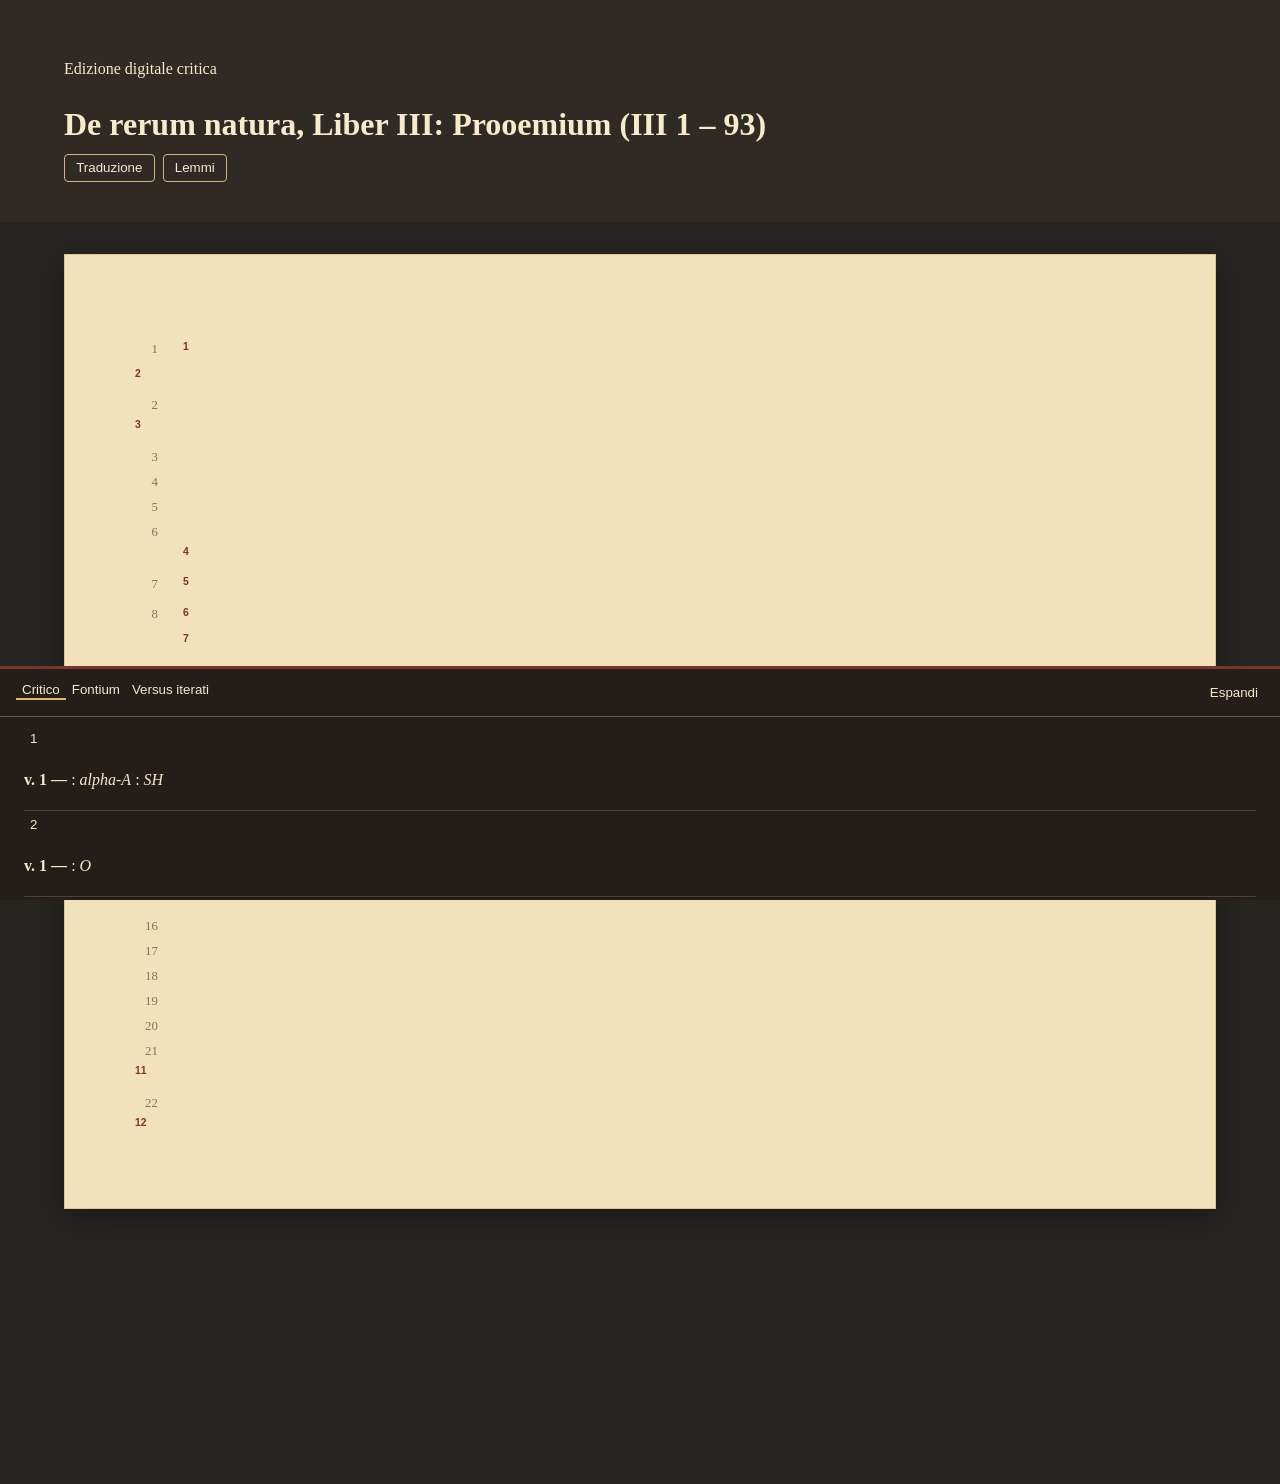
==== index.html @ 8febb959 "Add files via upload" ====
<!DOCTYPE HTML>
<html lang="it">
   <head>
      <meta http-equiv="Content-Type" content="text/html; charset=UTF-8">
      <meta name="viewport" content="width=device-width, initial-scale=1">
      <title>De rerum natura, Liber III: Prooemium (III 1 – 93)</title>
      <link rel="stylesheet" href="edition.css"><script src="edition.js" defer></script></head>
   <body>
      <header class="masthead">
         <p class="eyebrow">Edizione digitale critica</p>
         <h1>De rerum natura, Liber III: Prooemium (III 1 – 93)</h1>
         <div class="tools"><button type="button" data-action="translation" aria-pressed="false">Traduzione</button><button type="button" data-action="lemmas" aria-pressed="false">Lemmi</button></div>
      </header>
      <main>
         <div class="reading-desk">
            <article class="parchment latin">
               <h2></h2>
               <h2></h2>
               <h2></h2>
               <h2></h2>
               <div class="verse-block">
                  <p class="verse" id="III1"><span class="line-number">1</span><span class="app-reading" id="reading-1" data-app="app-1"><span class="word" data-lemma="o"></span><button class="app-marker" type="button" data-app="app-1" aria-label="Apri apparato 1">1</button></span><span class="word" data-lemma="tenebra"></span><span class="word" data-lemma="tantus"></span><span class="word" data-lemma="tam"></span><span class="word" data-lemma="clarus"></span><span class="word" data-lemma="extollo"></span><span id="f1_lumen" class="anchor"></span><span class="app-reading" id="reading-2" data-app="app-2"><span class="word" data-lemma="lumen"></span><button class="app-marker" type="button" data-app="app-2" aria-label="Apri apparato 2">2</button></span></p>
                  <p class="verse" id="III2"><span class="line-number">2</span><span class="word" data-lemma="qui"></span><span class="word" data-lemma="primus"></span><span class="word" data-lemma="possum"></span><span class="word" data-lemma="illustro"></span><span class="word" data-lemma="commodum"></span><span class="app-reading" id="reading-3" data-app="app-3"><span class="word" data-lemma="vita"></span><button class="app-marker" type="button" data-app="app-3" aria-label="Apri apparato 3">3</button></span></p>
                  <p class="verse" id="III3"><span class="line-number">3</span><span class="word" data-lemma="tu"></span><span class="word" data-lemma="sequor"></span><span class="word" data-lemma="o"></span><span class="word" data-lemma="Graius"></span><span class="word" data-lemma="gens"></span><span class="word" data-lemma="decus"></span><span class="word" data-lemma="in"></span><span class="word" data-lemma="que"></span><span class="word" data-lemma="tuus"></span><span class="word" data-lemma="nunc"></span></p>
                  <p class="verse" id="III4"><span class="line-number">4</span><span class="word" data-lemma="fingo"></span><span class="word" data-lemma="pes"></span><span class="word" data-lemma="pono"></span><span class="word" data-lemma="premo"></span><span class="word" data-lemma="vestigium"></span><span class="word" data-lemma="signum"></span></p>
                  <p class="verse" id="III5"><span class="line-number">5</span><span class="word" data-lemma="non"></span><span class="word" data-lemma="ita"></span><span class="word" data-lemma="certo"></span><span class="word" data-lemma="cupidus"></span><span class="word" data-lemma="quam"></span><span class="word" data-lemma="propter"></span><span class="word" data-lemma="amor"></span></p>
                  <p class="verse" id="III6"><span class="line-number">6</span><span class="word" data-lemma="quod"></span><span class="word" data-lemma="tu"></span><span class="word" data-lemma="imitor"></span><span class="word" data-lemma="aveo"></span><span class="word" data-lemma="quis"></span><span class="word" data-lemma="enim"></span><span class="app-reading" id="reading-4" data-app="app-4"><span class="word" data-lemma="contendo"></span><button class="app-marker" type="button" data-app="app-4" aria-label="Apri apparato 4">4</button></span><span class="word" data-lemma="hirundo"></span></p>
                  <p class="verse" id="III7"><span class="line-number">7</span><span class="app-reading" id="reading-5" data-app="app-5"><span class="word" data-lemma="cycnus"></span><button class="app-marker" type="button" data-app="app-5" aria-label="Apri apparato 5">5</button></span><span id="f7_start" class="anchor"></span><span class="word" data-lemma="aut"></span><span class="word" data-lemma="quisnam"></span><span id="r7_start" class="anchor"></span><span class="word" data-lemma="tremulus"></span><span class="word" data-lemma="facio"></span><span class="word" data-lemma="artus"></span><span class="word" data-lemma="haedus"></span></p>
                  <p class="verse" id="III8"><span class="line-number">8</span><span class="app-reading" id="reading-6" data-app="app-6"><span class="word" data-lemma="consimilis"></span><button class="app-marker" type="button" data-app="app-6" aria-label="Apri apparato 6">6</button></span><span class="word" data-lemma="in"></span><span class="word" data-lemma="cursus"></span><span class="word" data-lemma="possum"></span><span class="app-reading" id="reading-7" data-app="app-7"><span class="word" data-lemma="et"></span><button class="app-marker" type="button" data-app="app-7" aria-label="Apri apparato 7">7</button></span><span class="word" data-lemma="fortis"></span><span class="word" data-lemma="equus"></span><span class="word" data-lemma="vis"></span><span id="f7_end" class="anchor"></span></p>
                  <p class="verse" id="III9"><span class="line-number">9</span><span class="word" data-lemma="tu"></span><span class="word" data-lemma="pater"></span><span class="word" data-lemma="sum"></span><span class="word" data-lemma="res"></span><span class="word" data-lemma="inventor"></span><span class="word" data-lemma="tu"></span><span class="word" data-lemma="patria"></span><span class="word" data-lemma="nos"></span></p>
                  <p class="verse" id="III10"><span class="line-number">10</span><span class="word" data-lemma="suppedito"></span><span class="app-reading" id="reading-8" data-app="app-8"><span class="word" data-lemma="praeceptum"></span><button class="app-marker" type="button" data-app="app-8" aria-label="Apri apparato 8">8</button></span><span class="word" data-lemma="tuus"></span><span class="word" data-lemma="que"></span><span class="word" data-lemma="ex"></span><span class="word" data-lemma="inclutus"></span><span class="word" data-lemma="charta"></span></p>
                  <p class="verse" id="III11"><span class="line-number">11</span><span class="word" data-lemma="florifer"></span><span class="word" data-lemma="ut"></span><span class="word" data-lemma="apis"></span><span class="word" data-lemma="in"></span><span class="word" data-lemma="saltus"></span><span class="word" data-lemma="omnis"></span><span class="app-reading" id="reading-9" data-app="app-9"><span class="word" data-lemma="libo"></span><button class="app-marker" type="button" data-app="app-9" aria-label="Apri apparato 9">9</button></span></p>
                  <p class="verse" id="III12"><span class="line-number">12</span><span class="word" data-lemma="omnis"></span><span class="word" data-lemma="nos"></span><span class="word" data-lemma="itidem"></span><span class="word" data-lemma="depascor"></span><span class="word" data-lemma="aureus"></span><span class="word" data-lemma="dictum"></span></p>
                  <p class="verse" id="III13"><span class="line-number">13</span><span class="word" data-lemma="aureus"></span><span class="word" data-lemma="perpetuus"></span><span class="word" data-lemma="semper"></span><span class="word" data-lemma="dignus"></span><span class="word" data-lemma="vita"></span></p>
                  <p class="verse" id="III14"><span class="line-number">14</span><span class="word" data-lemma="nam"></span><span class="word" data-lemma="simul"></span><span class="word" data-lemma="ac"></span><span class="word" data-lemma="ratio"></span><span class="word" data-lemma="tuus"></span><span class="word" data-lemma="coepi"></span><span class="word" data-lemma="vocifero"></span></p>
                  <p class="verse" id="III15"><span class="line-number">15</span><span class="word" data-lemma="natura"></span><span class="word" data-lemma="res"></span><span class="word" data-lemma="divinus"></span><span class="word" data-lemma="mens"></span><span class="app-reading" id="reading-10" data-app="app-10"><span class="word" data-lemma="coorior"></span><button class="app-marker" type="button" data-app="app-10" aria-label="Apri apparato 10">10</button></span></p>
                  <p class="verse" id="III16"><span class="line-number">16</span><span class="word" data-lemma="diffugio"></span><span class="word" data-lemma="animus"></span><span class="word" data-lemma="terror"></span><span class="word" data-lemma="moenia"></span><span class="word" data-lemma="mundus"></span></p>
                  <p class="verse" id="III17"><span class="line-number">17</span><span class="word" data-lemma="discedo"></span><span id="f17_start" class="anchor"></span><span class="word" data-lemma="totus"></span><span class="word" data-lemma="video"></span><span class="word" data-lemma="per"></span><span class="word" data-lemma="inanis"></span><span class="word" data-lemma="gero"></span><span class="word" data-lemma="res"></span><span id="f17_end" class="anchor"></span></p>
                  <p class="verse" id="III18"><span class="line-number">18</span><span class="word" data-lemma="appareo"></span><span class="word" data-lemma="divus"></span><span class="word" data-lemma="numen"></span><span class="word" data-lemma="sedes"></span><span class="word" data-lemma="que"></span><span class="word" data-lemma="quietus"></span></p>
                  <p class="verse" id="III19"><span class="line-number">19</span><span class="word" data-lemma="qui"></span><span class="word" data-lemma="neque"></span><span class="word" data-lemma="concutio"></span><span class="word" data-lemma="ventus"></span><span class="word" data-lemma="nec"></span><span class="word" data-lemma="nubilum"></span><span class="word" data-lemma="nimbus"></span></p>
                  <p class="verse" id="III20"><span class="line-number">20</span><span class="word" data-lemma="aspergo"></span><span class="word" data-lemma="neque"></span><span class="word" data-lemma="nix"></span><span class="word" data-lemma="acer"></span><span class="word" data-lemma="concretus"></span><span class="word" data-lemma="pruina"></span></p>
                  <p class="verse" id="III21"><span class="line-number">21</span><span class="word" data-lemma="canus"></span><span class="word" data-lemma="cado"></span><span class="word" data-lemma="violo"></span><span class="app-reading" id="reading-11" data-app="app-11"><span class="word" data-lemma="semper"></span><span class="word" data-lemma="que"></span><button class="app-marker" type="button" data-app="app-11" aria-label="Apri apparato 11">11</button></span><span class="word" data-lemma="innubilus"></span><span class="word" data-lemma="aether"></span></p>
                  <p class="verse" id="III22"><span class="line-number">22</span><span class="word" data-lemma="intego"></span><span class="word" data-lemma="et"></span><span class="word" data-lemma="large"></span><span class="word" data-lemma="diffundo"></span><span class="word" data-lemma="lumen"></span><span class="app-reading" id="reading-12" data-app="app-12"><span class="word" data-lemma="rideo"></span><button class="app-marker" type="button" data-app="app-12" aria-label="Apri apparato 12">12</button></span></p>
               </div>
            </article>
            <aside class="parchment translation" hidden>
               <h2>Traduzione</h2>
               <div class="verse-block">
                  <p class="verse" data-corresp="III1"><span class="line-number">1</span></p>
                  <p class="verse" data-corresp="III2"><span class="line-number">2</span></p>
                  <p class="verse" data-corresp="III3"><span class="line-number">3</span></p>
                  <p class="verse" data-corresp="III4"><span class="line-number">4</span></p>
                  <p class="verse" data-corresp="III5"><span class="line-number">5</span></p>
                  <p class="verse" data-corresp="III6"><span class="line-number">6</span></p>
                  <p class="verse" data-corresp="III7"><span class="line-number">7</span></p>
                  <p class="verse" data-corresp="III8"><span class="line-number">8</span></p>
                  <p class="verse" data-corresp="III9"><span class="line-number">9</span></p>
                  <p class="verse" data-corresp="III10"><span class="line-number">10</span></p>
                  <p class="verse" data-corresp="III11"><span class="line-number">11</span></p>
                  <p class="verse" data-corresp="III12"><span class="line-number">12</span></p>
                  <p class="verse" data-corresp="III13"><span class="line-number">13</span></p>
                  <p class="verse" data-corresp="III14"><span class="line-number">14</span></p>
                  <p class="verse" data-corresp="III15"><span class="line-number">15</span></p>
                  <p class="verse" data-corresp="III16"><span class="line-number">16</span></p>
                  <p class="verse" data-corresp="III17"><span class="line-number">17</span></p>
                  <p class="verse" data-corresp="III18"><span class="line-number">18</span></p>
                  <p class="verse" data-corresp="III19"><span class="line-number">19</span></p>
                  <p class="verse" data-corresp="III20"><span class="line-number">20</span></p>
                  <p class="verse" data-corresp="III21"><span class="line-number">21</span></p>
                  <p class="verse" data-corresp="III22"><span class="line-number">22</span></p>
               </div>
            </aside>
         </div>
      </main>
      <aside id="apparatus" class="apparatus">
         <div class="apparatus-bar">
            <div role="tablist"><button role="tab" data-tab="critical" aria-selected="true">Critico</button><button role="tab" data-tab="fontium" aria-selected="false">Fontium</button><button role="tab" data-tab="iterati" aria-selected="false">Versus iterati</button></div><button type="button" data-action="expand-apparatus" aria-expanded="false">Espandi</button></div>
         <section id="critical" role="tabpanel" class="app-panel">
            <article class="app-entry" id="app-1" data-reading="reading-1"><button class="app-backlink" type="button" data-reading="reading-1">1</button><p><strong>v. 1 — </strong><span class="lemma"><span class="word" data-lemma="o"></span></span><span class="reading"> : <span class="word" data-lemma="e"></span> <em>alpha-A</em></span><span class="reading"> : <span class="word" data-lemma="tu"></span> <em>SH</em></span></p>
               <p class="editorial-note"></p>
            </article>
            <article class="app-entry" id="app-2" data-reading="reading-2"><button class="app-backlink" type="button" data-reading="reading-2">2</button><p><strong>v. 1 — </strong><span class="lemma"><span class="word" data-lemma="lumen"></span></span><span class="reading"> : <span class="word" data-lemma="flumen"></span> <em>O</em></span></p>
            </article>
            <article class="app-entry" id="app-3" data-reading="reading-3"><button class="app-backlink" type="button" data-reading="reading-3">3</button><p><strong>v. 2 — </strong><span class="lemma"><span class="word" data-lemma="vita"></span></span><span class="reading"> : <span class="word" data-lemma="vito"></span> <em>Gamma</em></span></p>
            </article>
            <article class="app-entry" id="app-4" data-reading="reading-4"><button class="app-backlink" type="button" data-reading="reading-4">4</button><p><strong>v. 6 — </strong><span class="lemma"><span class="word" data-lemma="contendo"></span></span><span class="reading"> :  <em>Gamma</em></span></p>
            </article>
            <article class="app-entry" id="app-5" data-reading="reading-5"><button class="app-backlink" type="button" data-reading="reading-5">5</button><p><strong>v. 7 — </strong><span class="lemma"><span class="word" data-lemma="cycnus"></span></span><span class="reading"> : <span class="word" data-lemma="cycnus"></span><span class="word" data-lemma="cycnus"></span> <em>Q2 alphaStar phi</em></span><span class="reading"> :  <em>O</em></span><span class="reading"> :  <em>V</em></span><span class="reading"> :  <em>Q1</em></span></p>
               <p class="editorial-note"></p>
            </article>
            <article class="app-entry" id="app-6" data-reading="reading-6"><button class="app-backlink" type="button" data-reading="reading-6">6</button><p><strong>v. 8 — </strong><span class="lemma"><span class="word" data-lemma="consimilis"></span></span><span class="reading"> : <span class="word" data-lemma="consimilis"></span> <em>Non</em></span></p>
               <p class="editorial-note"></p>
            </article>
            <article class="app-entry" id="app-7" data-reading="reading-7"><button class="app-backlink" type="button" data-reading="reading-7">7</button><p><strong>v. 8 — </strong><span class="lemma"><span class="word" data-lemma="et"></span></span><span class="reading"> : <span class="word" data-lemma="atque"></span> <em>Non</em></span></p>
               <p class="editorial-note"></p>
            </article>
            <article class="app-entry" id="app-8" data-reading="reading-8"><button class="app-backlink" type="button" data-reading="reading-8">8</button><p><strong>v. 10 — </strong><span class="lemma"><span class="word" data-lemma="praeceptum"></span></span><span class="reading"> : <span class="word" data-lemma="praecipio"></span> <em>Gamma</em></span></p>
            </article>
            <article class="app-entry" id="app-9" data-reading="reading-9"><button class="app-backlink" type="button" data-reading="reading-9">9</button><p><strong>v. 11 — </strong><span class="lemma"><span class="word" data-lemma="libo"></span></span><span class="reading"> : <span class="word" data-lemma="limo"></span> <em>Omega</em></span></p>
               <p class="editorial-note"></p>
            </article>
            <article class="app-entry" id="app-10" data-reading="reading-10"><button class="app-backlink" type="button" data-reading="reading-10">10</button><p><strong>v. 15 — </strong><span class="lemma"><span class="word" data-lemma="coorior"></span></span><span class="reading"> : <span class="word" data-lemma="coorior"></span> <em>O</em></span><span class="reading"> : <span class="word" data-lemma="coarto"></span> <em>Gamma</em></span></p>
               <p class="editorial-note"></p>
            </article>
            <article class="app-entry" id="app-11" data-reading="reading-11"><button class="app-backlink" type="button" data-reading="reading-11">11</button><p><strong>v. 21 — </strong><span class="lemma"><span class="word" data-lemma="semper"></span><span class="word" data-lemma="que"></span></span><span class="reading"> : <span class="word" data-lemma="semper"></span> <em>Omega</em></span></p>
            </article>
            <article class="app-entry" id="app-12" data-reading="reading-12"><button class="app-backlink" type="button" data-reading="reading-12">12</button><p><strong>v. 22 — </strong><span class="lemma"><span class="word" data-lemma="rideo"></span></span><span class="reading"> : <span class="word" data-lemma="rideo"></span> <em>LACh</em></span></p>
               <p class="editorial-note"></p>
            </article>
         </section>
         <section id="fontium" role="tabpanel" class="app-panel" hidden>
            <article class="linked-entry"><a href="#III1" data-target="III1">III1</a> <a href="#f1_lumen" data-target="f1_lumen">f1_lumen</a> 
               <p></p>
            </article>
            <article class="linked-entry"><a href="#III7" data-target="III7">III7</a> <a href="#f7_start" data-target="f7_start">f7_start</a> <a href="#III8" data-target="III8">III8</a> <a href="#f7_end" data-target="f7_end">f7_end</a> 
               <p></p>
            </article>
            <article class="linked-entry"><a href="#III17" data-target="III17">III17</a> <a href="#f17_start" data-target="f17_start">f17_start</a> <a href="#f17_end" data-target="f17_end">f17_end</a> 
               <p></p>
            </article>
         </section>
         <section id="iterati" role="tabpanel" class="app-panel" hidden>
            <article class="linked-entry"><a href="#III7" data-target="III7">III7</a> <a href="#r7_start" data-target="r7_start">r7_start</a> 
               <p><span class="word" data-lemma="tremulus"></span></p>
            </article>
         </section>
      </aside>
      <div id="lemma-popover" role="status" hidden></div>
   </body>
</html>
---- edition.css ----
:root { --ink:#302820; --paper:#f1e2bc; --accent:#7c332a; --panel:#241e1a; }
* { box-sizing:border-box; }
body { margin:0; padding-bottom:27vh; color:var(--ink); background:#272521;
  font:16px/1.65 Georgia, serif; }

.masthead { padding:2.5rem 5vw; color:#f7ebcb; background:#302a24; }
.masthead h1 { margin:.15rem 0; }
.tools button { margin-right:.5rem; color:inherit; background:transparent;
  border:1px solid #ccb77d; border-radius:.25rem; padding:.35rem .7rem; }

main { padding:2rem 5vw; }
.reading-desk { display:grid; grid-template-columns:1fr; gap:1.5rem; max-width:1300px; margin:auto; }
.reading-desk:has(.translation:not([hidden])) { grid-template-columns:1fr 1fr; }

.parchment { padding:clamp(1.5rem,5vw,4rem); background:var(--paper);
  box-shadow:0 8px 30px #0005; border:1px solid #dfc58e; }
.verse { display:grid; grid-template-columns:3rem 1fr; margin:.25rem 0; }
.line-number { color:#8b7257; font-size:.8rem; text-align:right; padding-right:1.2rem; }
.app-marker { color:var(--accent); vertical-align:super; font-size:.65em;
  background:transparent; border:0; font-weight:bold; cursor:pointer; }

.lemmas .word { cursor:help; text-decoration:underline dotted #8b7257;
  text-underline-offset:.15em; }

.apparatus { position:fixed; z-index:5; bottom:0; inset-inline:0; height:26vh;
  min-height:11rem; color:#f4e9cd; background:var(--panel);
  border-top:3px solid var(--accent); transition:height .25s; }
.apparatus.expanded { height:66vh; }
.apparatus-bar { height:3rem; display:flex; justify-content:space-between;
  padding:.45rem 1rem; border-bottom:1px solid #65574d; }
.apparatus button { color:inherit; background:transparent; border:0; cursor:pointer; }
.apparatus [aria-selected="true"] { border-bottom:2px solid #e1b66a; }
.app-panel { height:calc(100% - 3rem); overflow:auto; padding:.5rem 1.5rem; }
.app-entry, .linked-entry { border-bottom:1px solid #4d423a; }
.app-entry.active { outline:2px solid #d4a54a; outline-offset:3px; }
.linked-entry a { color:#e1b66a; }

#lemma-popover { position:fixed; z-index:10; padding:.35rem .55rem;
  background:#171412; color:#fff5dc; border-radius:.25rem; font-style:italic; }

@media (max-width:720px) {
  .reading-desk:has(.translation:not([hidden])) { grid-template-columns:1fr; }
  .apparatus { height:32vh; }
}
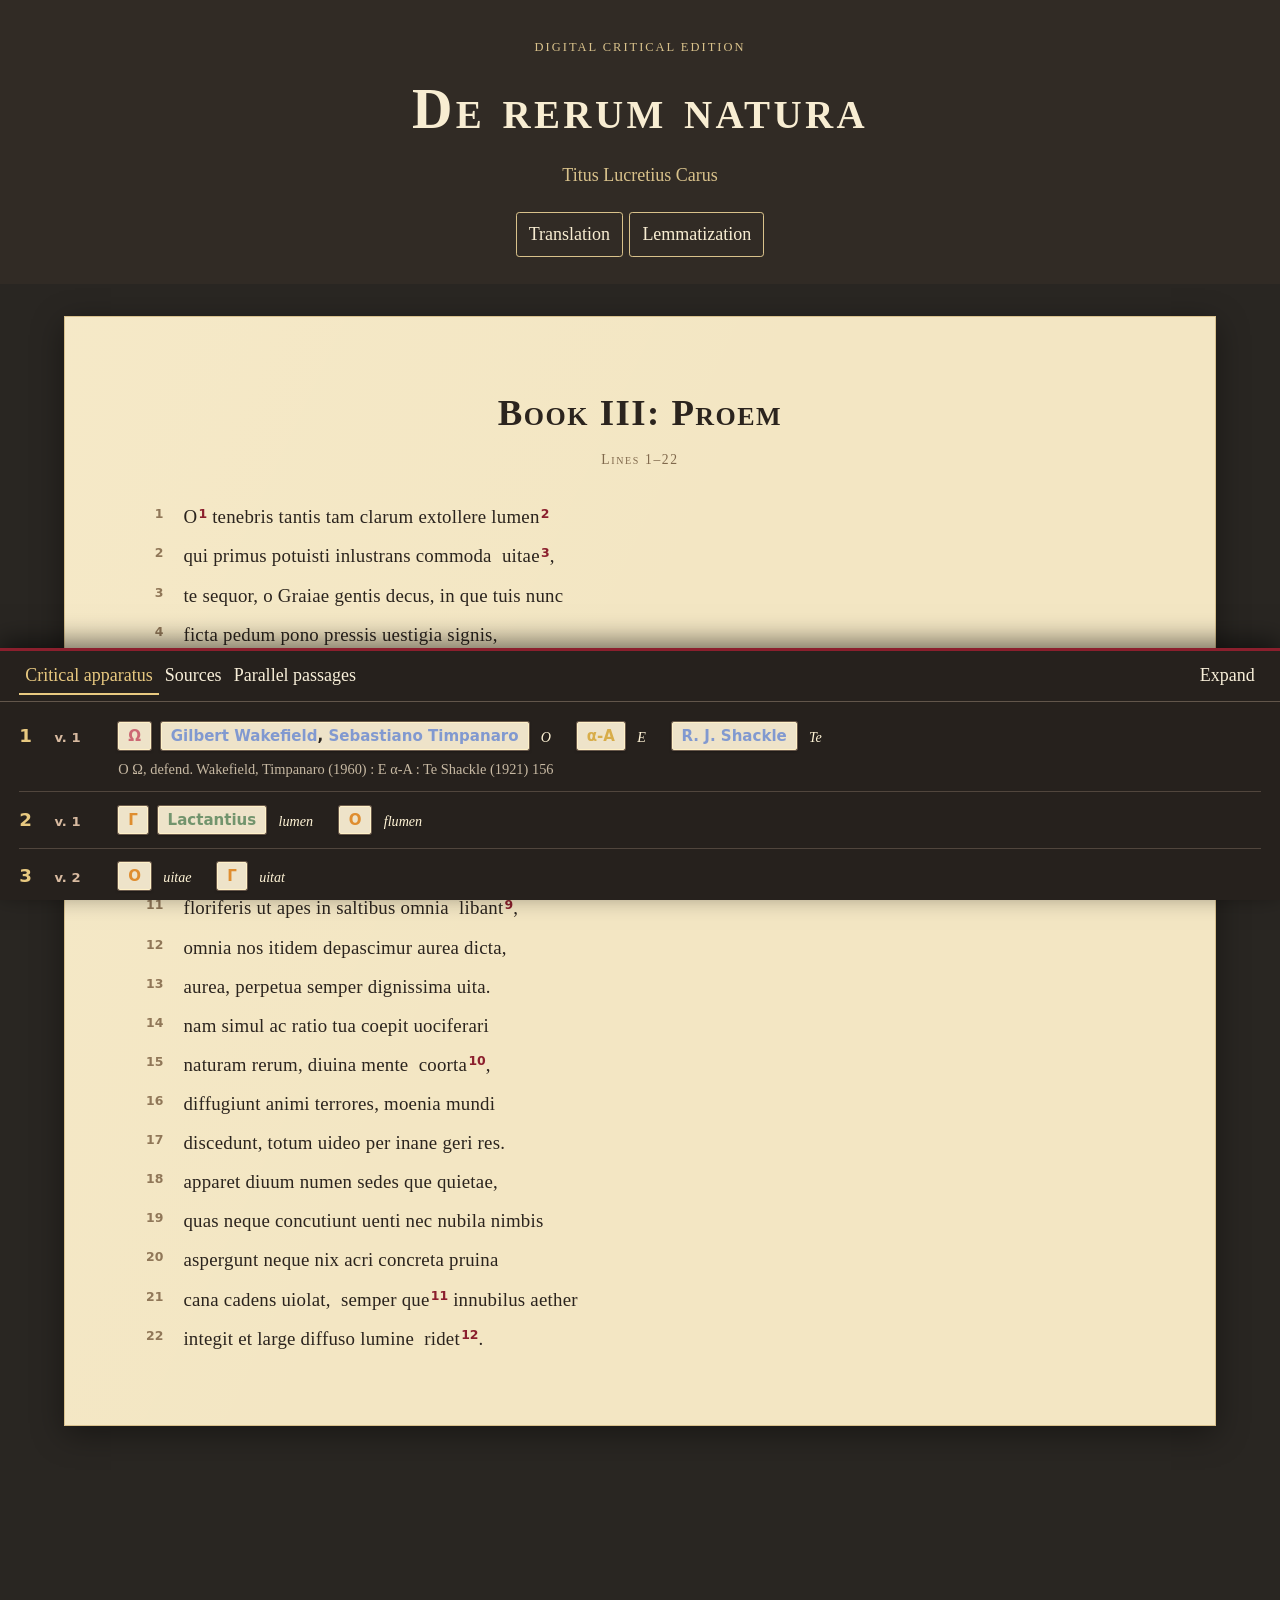
==== commit 3adbb4f2: "2" ====
--- a/index.html
+++ b/index.html
@@ -1,5 +1,5 @@
 <!DOCTYPE HTML>
-<html lang="it">
+<html lang="en">
    <head>
       <meta http-equiv="Content-Type" content="text/html; charset=UTF-8">
       <meta name="viewport" content="width=device-width, initial-scale=1">
@@ -7,122 +7,301 @@
       <link rel="stylesheet" href="edition.css"><script src="edition.js" defer></script></head>
    <body>
       <header class="masthead">
-         <p class="eyebrow">Edizione digitale critica</p>
-         <h1>De rerum natura, Liber III: Prooemium (III 1 – 93)</h1>
-         <div class="tools"><button type="button" data-action="translation" aria-pressed="false">Traduzione</button><button type="button" data-action="lemmas" aria-pressed="false">Lemmi</button></div>
+         <p class="eyebrow">Digital critical edition</p>
+         <h1>De rerum natura</h1>
+         <p class="subtitle">Titus Lucretius Carus</p>
+         <div class="tools"><button type="button" data-action="translation" aria-pressed="false">Translation</button><button type="button" data-action="lemmas" aria-pressed="false">Lemmatization</button></div>
       </header>
       <main>
          <div class="reading-desk">
             <article class="parchment latin">
-               <h2></h2>
-               <h2></h2>
-               <h2></h2>
-               <h2></h2>
+               <h2>Book III: Proem</h2>
+               <p class="section-label">Lines 1–22</p>
                <div class="verse-block">
-                  <p class="verse" id="III1"><span class="line-number">1</span><span class="app-reading" id="reading-1" data-app="app-1"><span class="word" data-lemma="o"></span><button class="app-marker" type="button" data-app="app-1" aria-label="Apri apparato 1">1</button></span><span class="word" data-lemma="tenebra"></span><span class="word" data-lemma="tantus"></span><span class="word" data-lemma="tam"></span><span class="word" data-lemma="clarus"></span><span class="word" data-lemma="extollo"></span><span id="f1_lumen" class="anchor"></span><span class="app-reading" id="reading-2" data-app="app-2"><span class="word" data-lemma="lumen"></span><button class="app-marker" type="button" data-app="app-2" aria-label="Apri apparato 2">2</button></span></p>
-                  <p class="verse" id="III2"><span class="line-number">2</span><span class="word" data-lemma="qui"></span><span class="word" data-lemma="primus"></span><span class="word" data-lemma="possum"></span><span class="word" data-lemma="illustro"></span><span class="word" data-lemma="commodum"></span><span class="app-reading" id="reading-3" data-app="app-3"><span class="word" data-lemma="vita"></span><button class="app-marker" type="button" data-app="app-3" aria-label="Apri apparato 3">3</button></span></p>
-                  <p class="verse" id="III3"><span class="line-number">3</span><span class="word" data-lemma="tu"></span><span class="word" data-lemma="sequor"></span><span class="word" data-lemma="o"></span><span class="word" data-lemma="Graius"></span><span class="word" data-lemma="gens"></span><span class="word" data-lemma="decus"></span><span class="word" data-lemma="in"></span><span class="word" data-lemma="que"></span><span class="word" data-lemma="tuus"></span><span class="word" data-lemma="nunc"></span></p>
-                  <p class="verse" id="III4"><span class="line-number">4</span><span class="word" data-lemma="fingo"></span><span class="word" data-lemma="pes"></span><span class="word" data-lemma="pono"></span><span class="word" data-lemma="premo"></span><span class="word" data-lemma="vestigium"></span><span class="word" data-lemma="signum"></span></p>
-                  <p class="verse" id="III5"><span class="line-number">5</span><span class="word" data-lemma="non"></span><span class="word" data-lemma="ita"></span><span class="word" data-lemma="certo"></span><span class="word" data-lemma="cupidus"></span><span class="word" data-lemma="quam"></span><span class="word" data-lemma="propter"></span><span class="word" data-lemma="amor"></span></p>
-                  <p class="verse" id="III6"><span class="line-number">6</span><span class="word" data-lemma="quod"></span><span class="word" data-lemma="tu"></span><span class="word" data-lemma="imitor"></span><span class="word" data-lemma="aveo"></span><span class="word" data-lemma="quis"></span><span class="word" data-lemma="enim"></span><span class="app-reading" id="reading-4" data-app="app-4"><span class="word" data-lemma="contendo"></span><button class="app-marker" type="button" data-app="app-4" aria-label="Apri apparato 4">4</button></span><span class="word" data-lemma="hirundo"></span></p>
-                  <p class="verse" id="III7"><span class="line-number">7</span><span class="app-reading" id="reading-5" data-app="app-5"><span class="word" data-lemma="cycnus"></span><button class="app-marker" type="button" data-app="app-5" aria-label="Apri apparato 5">5</button></span><span id="f7_start" class="anchor"></span><span class="word" data-lemma="aut"></span><span class="word" data-lemma="quisnam"></span><span id="r7_start" class="anchor"></span><span class="word" data-lemma="tremulus"></span><span class="word" data-lemma="facio"></span><span class="word" data-lemma="artus"></span><span class="word" data-lemma="haedus"></span></p>
-                  <p class="verse" id="III8"><span class="line-number">8</span><span class="app-reading" id="reading-6" data-app="app-6"><span class="word" data-lemma="consimilis"></span><button class="app-marker" type="button" data-app="app-6" aria-label="Apri apparato 6">6</button></span><span class="word" data-lemma="in"></span><span class="word" data-lemma="cursus"></span><span class="word" data-lemma="possum"></span><span class="app-reading" id="reading-7" data-app="app-7"><span class="word" data-lemma="et"></span><button class="app-marker" type="button" data-app="app-7" aria-label="Apri apparato 7">7</button></span><span class="word" data-lemma="fortis"></span><span class="word" data-lemma="equus"></span><span class="word" data-lemma="vis"></span><span id="f7_end" class="anchor"></span></p>
-                  <p class="verse" id="III9"><span class="line-number">9</span><span class="word" data-lemma="tu"></span><span class="word" data-lemma="pater"></span><span class="word" data-lemma="sum"></span><span class="word" data-lemma="res"></span><span class="word" data-lemma="inventor"></span><span class="word" data-lemma="tu"></span><span class="word" data-lemma="patria"></span><span class="word" data-lemma="nos"></span></p>
-                  <p class="verse" id="III10"><span class="line-number">10</span><span class="word" data-lemma="suppedito"></span><span class="app-reading" id="reading-8" data-app="app-8"><span class="word" data-lemma="praeceptum"></span><button class="app-marker" type="button" data-app="app-8" aria-label="Apri apparato 8">8</button></span><span class="word" data-lemma="tuus"></span><span class="word" data-lemma="que"></span><span class="word" data-lemma="ex"></span><span class="word" data-lemma="inclutus"></span><span class="word" data-lemma="charta"></span></p>
-                  <p class="verse" id="III11"><span class="line-number">11</span><span class="word" data-lemma="florifer"></span><span class="word" data-lemma="ut"></span><span class="word" data-lemma="apis"></span><span class="word" data-lemma="in"></span><span class="word" data-lemma="saltus"></span><span class="word" data-lemma="omnis"></span><span class="app-reading" id="reading-9" data-app="app-9"><span class="word" data-lemma="libo"></span><button class="app-marker" type="button" data-app="app-9" aria-label="Apri apparato 9">9</button></span></p>
-                  <p class="verse" id="III12"><span class="line-number">12</span><span class="word" data-lemma="omnis"></span><span class="word" data-lemma="nos"></span><span class="word" data-lemma="itidem"></span><span class="word" data-lemma="depascor"></span><span class="word" data-lemma="aureus"></span><span class="word" data-lemma="dictum"></span></p>
-                  <p class="verse" id="III13"><span class="line-number">13</span><span class="word" data-lemma="aureus"></span><span class="word" data-lemma="perpetuus"></span><span class="word" data-lemma="semper"></span><span class="word" data-lemma="dignus"></span><span class="word" data-lemma="vita"></span></p>
-                  <p class="verse" id="III14"><span class="line-number">14</span><span class="word" data-lemma="nam"></span><span class="word" data-lemma="simul"></span><span class="word" data-lemma="ac"></span><span class="word" data-lemma="ratio"></span><span class="word" data-lemma="tuus"></span><span class="word" data-lemma="coepi"></span><span class="word" data-lemma="vocifero"></span></p>
-                  <p class="verse" id="III15"><span class="line-number">15</span><span class="word" data-lemma="natura"></span><span class="word" data-lemma="res"></span><span class="word" data-lemma="divinus"></span><span class="word" data-lemma="mens"></span><span class="app-reading" id="reading-10" data-app="app-10"><span class="word" data-lemma="coorior"></span><button class="app-marker" type="button" data-app="app-10" aria-label="Apri apparato 10">10</button></span></p>
-                  <p class="verse" id="III16"><span class="line-number">16</span><span class="word" data-lemma="diffugio"></span><span class="word" data-lemma="animus"></span><span class="word" data-lemma="terror"></span><span class="word" data-lemma="moenia"></span><span class="word" data-lemma="mundus"></span></p>
-                  <p class="verse" id="III17"><span class="line-number">17</span><span class="word" data-lemma="discedo"></span><span id="f17_start" class="anchor"></span><span class="word" data-lemma="totus"></span><span class="word" data-lemma="video"></span><span class="word" data-lemma="per"></span><span class="word" data-lemma="inanis"></span><span class="word" data-lemma="gero"></span><span class="word" data-lemma="res"></span><span id="f17_end" class="anchor"></span></p>
-                  <p class="verse" id="III18"><span class="line-number">18</span><span class="word" data-lemma="appareo"></span><span class="word" data-lemma="divus"></span><span class="word" data-lemma="numen"></span><span class="word" data-lemma="sedes"></span><span class="word" data-lemma="que"></span><span class="word" data-lemma="quietus"></span></p>
-                  <p class="verse" id="III19"><span class="line-number">19</span><span class="word" data-lemma="qui"></span><span class="word" data-lemma="neque"></span><span class="word" data-lemma="concutio"></span><span class="word" data-lemma="ventus"></span><span class="word" data-lemma="nec"></span><span class="word" data-lemma="nubilum"></span><span class="word" data-lemma="nimbus"></span></p>
-                  <p class="verse" id="III20"><span class="line-number">20</span><span class="word" data-lemma="aspergo"></span><span class="word" data-lemma="neque"></span><span class="word" data-lemma="nix"></span><span class="word" data-lemma="acer"></span><span class="word" data-lemma="concretus"></span><span class="word" data-lemma="pruina"></span></p>
-                  <p class="verse" id="III21"><span class="line-number">21</span><span class="word" data-lemma="canus"></span><span class="word" data-lemma="cado"></span><span class="word" data-lemma="violo"></span><span class="app-reading" id="reading-11" data-app="app-11"><span class="word" data-lemma="semper"></span><span class="word" data-lemma="que"></span><button class="app-marker" type="button" data-app="app-11" aria-label="Apri apparato 11">11</button></span><span class="word" data-lemma="innubilus"></span><span class="word" data-lemma="aether"></span></p>
-                  <p class="verse" id="III22"><span class="line-number">22</span><span class="word" data-lemma="intego"></span><span class="word" data-lemma="et"></span><span class="word" data-lemma="large"></span><span class="word" data-lemma="diffundo"></span><span class="word" data-lemma="lumen"></span><span class="app-reading" id="reading-12" data-app="app-12"><span class="word" data-lemma="rideo"></span><button class="app-marker" type="button" data-app="app-12" aria-label="Apri apparato 12">12</button></span></p>
+                  <p class="verse" id="III1"><span class="line-number">1</span><span class="verse-text">
+                        <span class="app-reading" id="reading-1" data-app="app-1"><span class="word" data-lemma="o">O</span><button type="button" class="app-marker" data-app="app-1" aria-label="Apri variante 1">1</button></span>
+                        <span class="word" data-lemma="tenebra">tenebris</span>
+                        <span class="word" data-lemma="tantus">tantis</span>
+                        <span class="word" data-lemma="tam">tam</span>
+                        <span class="word" data-lemma="clarus">clarum</span>
+                        <span class="word" data-lemma="extollo">extollere</span>
+                        <span id="f1_lumen" class="anchor"></span>
+                        <span class="app-reading" id="reading-2" data-app="app-2"><span class="word" data-lemma="lumen">lumen</span><button type="button" class="app-marker" data-app="app-2" aria-label="Apri variante 2">2</button></span>
+                        </span></p>
+                  <p class="verse" id="III2"><span class="line-number">2</span><span class="verse-text">
+                        <span class="word" data-lemma="qui">qui</span>
+                        <span class="word" data-lemma="primus">primus</span>
+                        <span class="word" data-lemma="possum">potuisti</span>
+                        <span class="word" data-lemma="illustro">inlustrans</span>
+                        <span class="word" data-lemma="commodum">commoda</span>
+                        <span class="app-reading" id="reading-3" data-app="app-3"><span class="word" data-lemma="vita">uitae</span><button type="button" class="app-marker" data-app="app-3" aria-label="Apri variante 3">3</button></span>,
+                        </span></p>
+                  <p class="verse" id="III3"><span class="line-number">3</span><span class="verse-text">
+                        <span class="word" data-lemma="tu">te</span>
+                        <span class="word" data-lemma="sequor">sequor</span>,
+                        <span class="word" data-lemma="o">o</span>
+                        <span class="word" data-lemma="Graius">Graiae</span>
+                        <span class="word" data-lemma="gens">gentis</span>
+                        <span class="word" data-lemma="decus">decus</span>,
+                        <span class="word" data-lemma="in">in</span><span class="word" data-lemma="que">que</span>
+                        <span class="word" data-lemma="tuus">tuis</span>
+                        <span class="word" data-lemma="nunc">nunc</span>
+                        </span></p>
+                  <p class="verse" id="III4"><span class="line-number">4</span><span class="verse-text">
+                        <span class="word" data-lemma="fingo">ficta</span>
+                        <span class="word" data-lemma="pes">pedum</span>
+                        <span class="word" data-lemma="pono">pono</span>
+                        <span class="word" data-lemma="premo">pressis</span>
+                        <span class="word" data-lemma="vestigium">uestigia</span>
+                        <span class="word" data-lemma="signum">signis</span>,
+                        </span></p>
+                  <p class="verse" id="III5"><span class="line-number">5</span><span class="verse-text">
+                        <span class="word" data-lemma="non">non</span>
+                        <span class="word" data-lemma="ita">ita</span>
+                        <span class="word" data-lemma="certo">certandi</span>
+                        <span class="word" data-lemma="cupidus">cupidus</span>
+                        <span class="word" data-lemma="quam">quam</span>
+                        <span class="word" data-lemma="propter">propter</span>
+                        <span class="word" data-lemma="amor">amorem</span>
+                        </span></p>
+                  <p class="verse" id="III6"><span class="line-number">6</span><span class="verse-text">
+                        <span class="word" data-lemma="quod">quod</span>
+                        <span class="word" data-lemma="tu">te</span>
+                        <span class="word" data-lemma="imitor">imitari</span>
+                        <span class="word" data-lemma="aveo">aueo</span>;
+                        <span class="word" data-lemma="quis">quid</span>
+                        <span class="word" data-lemma="enim">enim</span>
+                        <span class="app-reading" id="reading-4" data-app="app-4"><span class="word" data-lemma="contendo">contendat</span><button type="button" class="app-marker" data-app="app-4" aria-label="Apri variante 4">4</button></span>
+                        <span class="word" data-lemma="hirundo">hirundo</span>
+                        </span></p>
+                  <p class="verse" id="III7"><span class="line-number">7</span><span class="verse-text">
+                        <span class="app-reading" id="reading-5" data-app="app-5"><span class="word" data-lemma="cycnus">cycnis</span><button type="button" class="app-marker" data-app="app-5" aria-label="Apri variante 5">5</button></span>,
+                        <span id="f7_start" class="anchor"></span>
+                        <span class="word" data-lemma="aut">aut</span>
+                        <span class="word" data-lemma="quisnam">quidnam</span>
+                        <span id="r7_start" class="anchor"></span>
+                        <span class="parallel-locus" data-note="iter-III7">
+                           <span class="word" data-lemma="tremulus">tremulis</span>
+                           <span class="word" data-lemma="facio">facere</span>
+                           <span class="word" data-lemma="artus">artubus</span>
+                           <span class="word" data-lemma="haedus">haedi</span>
+                           </span>
+                        <span id="r7_end" class="anchor"></span>
+                        </span></p>
+                  <p class="verse" id="III8"><span class="line-number">8</span><span class="verse-text">
+                        <span class="app-reading" id="reading-6" data-app="app-6"><span class="word" data-lemma="consimilis">consimile</span><button type="button" class="app-marker" data-app="app-6" aria-label="Apri variante 6">6</button></span>
+                        <span class="word" data-lemma="in">in</span>
+                        <span class="word" data-lemma="cursus">cursu</span>
+                        <span class="word" data-lemma="possum">possint</span>
+                        <span class="app-reading" id="reading-7" data-app="app-7"><span class="word" data-lemma="et">et</span><button type="button" class="app-marker" data-app="app-7" aria-label="Apri variante 7">7</button></span>
+                        <span class="word" data-lemma="fortis">fortis</span>
+                        <span class="word" data-lemma="equus">equi</span>
+                        <span class="word" data-lemma="vis">uis</span>?
+                        <span id="f7_end" class="anchor"></span>
+                        </span></p>
+                  <p class="verse" id="III9"><span class="line-number">9</span><span class="verse-text">
+                        <span class="word" data-lemma="tu">tu</span>,
+                        <span class="word" data-lemma="pater">pater</span>,
+                        <span class="word" data-lemma="sum">es</span>
+                        <span class="word" data-lemma="res">rerum</span>
+                        <span class="word" data-lemma="inventor">inuentor</span>,
+                        <span class="word" data-lemma="tu">tu</span>
+                        <span class="word" data-lemma="patria">patria</span>
+                        <span class="word" data-lemma="nos">nobis</span>
+                        </span></p>
+                  <p class="verse" id="III10"><span class="line-number">10</span><span class="verse-text">
+                        <span class="word" data-lemma="suppedito">suppeditas</span>
+                        <span class="app-reading" id="reading-8" data-app="app-8"><span class="word" data-lemma="praeceptum">praecepta</span><button type="button" class="app-marker" data-app="app-8" aria-label="Apri variante 8">8</button></span>,
+                        <span class="word" data-lemma="tuus">tuis</span><span class="word" data-lemma="que">que</span>
+                        <span class="word" data-lemma="ex">ex</span>,
+                        <span class="word" data-lemma="inclutus">inclute</span>,
+                        <span class="word" data-lemma="charta">chartis</span>,
+                        </span></p>
+                  <p class="verse" id="III11"><span class="line-number">11</span><span class="verse-text">
+                        <span class="word" data-lemma="florifer">floriferis</span>
+                        <span class="word" data-lemma="ut">ut</span>
+                        <span class="word" data-lemma="apis">apes</span>
+                        <span class="word" data-lemma="in">in</span>
+                        <span class="word" data-lemma="saltus">saltibus</span>
+                        <span class="word" data-lemma="omnis">omnia</span>
+                        <span class="app-reading" id="reading-9" data-app="app-9"><span class="word" data-lemma="libo">libant</span><button type="button" class="app-marker" data-app="app-9" aria-label="Apri variante 9">9</button></span>,
+                        </span></p>
+                  <p class="verse" id="III12"><span class="line-number">12</span><span class="verse-text">
+                        <span class="word" data-lemma="omnis">omnia</span>
+                        <span class="word" data-lemma="nos">nos</span>
+                        <span class="word" data-lemma="itidem">itidem</span>
+                        <span class="word" data-lemma="depascor">depascimur</span>
+                        <span class="word" data-lemma="aureus">aurea</span>
+                        <span class="word" data-lemma="dictum">dicta</span>,
+                        </span></p>
+                  <p class="verse" id="III13"><span class="line-number">13</span><span class="verse-text">
+                        <span class="word" data-lemma="aureus">aurea</span>,
+                        <span class="word" data-lemma="perpetuus">perpetua</span>
+                        <span class="word" data-lemma="semper">semper</span>
+                        <span class="word" data-lemma="dignus">dignissima</span>
+                        <span class="word" data-lemma="vita">uita</span>.
+                        </span></p>
+                  <p class="verse" id="III14"><span class="line-number">14</span><span class="verse-text">
+                        <span class="word" data-lemma="nam">nam</span>
+                        <span class="word" data-lemma="simul">simul</span>
+                        <span class="word" data-lemma="ac">ac</span>
+                        <span class="word" data-lemma="ratio">ratio</span>
+                        <span class="word" data-lemma="tuus">tua</span>
+                        <span class="word" data-lemma="coepi">coepit</span>
+                        <span class="word" data-lemma="vocifero">uociferari</span>
+                        </span></p>
+                  <p class="verse" id="III15"><span class="line-number">15</span><span class="verse-text">
+                        <span class="word" data-lemma="natura">naturam</span>
+                        <span class="word" data-lemma="res">rerum</span>,
+                        <span class="word" data-lemma="divinus">diuina</span>
+                        <span class="word" data-lemma="mens">mente</span>
+                        <span class="app-reading" id="reading-10" data-app="app-10"><span class="word" data-lemma="coorior">coorta</span><button type="button" class="app-marker" data-app="app-10" aria-label="Apri variante 10">10</button></span>,
+                        </span></p>
+                  <p class="verse" id="III16"><span class="line-number">16</span><span class="verse-text">
+                        <span class="word" data-lemma="diffugio">diffugiunt</span>
+                        <span class="word" data-lemma="animus">animi</span>
+                        <span class="word" data-lemma="terror">terrores</span>,
+                        <span class="word" data-lemma="moenia">moenia</span>
+                        <span class="word" data-lemma="mundus">mundi</span>
+                        </span></p>
+                  <p class="verse" id="III17"><span class="line-number">17</span><span class="verse-text">
+                        <span class="word" data-lemma="discedo">discedunt</span>,
+                        <span id="f17_start" class="anchor"></span>
+                        <span class="word" data-lemma="totus">totum</span>
+                        <span class="word" data-lemma="video">uideo</span>
+                        <span class="word" data-lemma="per">per</span>
+                        <span class="word" data-lemma="inanis">inane</span>
+                        <span class="word" data-lemma="gero">geri</span>
+                        <span class="word" data-lemma="res">res</span>.
+                        <span id="f17_end" class="anchor"></span>
+                        </span></p>
+                  <p class="verse" id="III18"><span class="line-number">18</span><span class="verse-text">
+                        <span class="word" data-lemma="appareo">apparet</span>
+                        <span class="word" data-lemma="divus">diuum</span>
+                        <span class="word" data-lemma="numen">numen</span>
+                        <span class="word" data-lemma="sedes">sedes</span><span class="word" data-lemma="que">que</span>
+                        <span class="word" data-lemma="quietus">quietae</span>,
+                        </span></p>
+                  <p class="verse" id="III19"><span class="line-number">19</span><span class="verse-text">
+                        <span class="word" data-lemma="qui">quas</span>
+                        <span class="word" data-lemma="neque">neque</span>
+                        <span class="word" data-lemma="concutio">concutiunt</span>
+                        <span class="word" data-lemma="ventus">uenti</span>
+                        <span class="word" data-lemma="nec">nec</span>
+                        <span class="word" data-lemma="nubilum">nubila</span>
+                        <span class="word" data-lemma="nimbus">nimbis</span>
+                        </span></p>
+                  <p class="verse" id="III20"><span class="line-number">20</span><span class="verse-text">
+                        <span class="word" data-lemma="aspergo">aspergunt</span>
+                        <span class="word" data-lemma="neque">neque</span>
+                        <span class="word" data-lemma="nix">nix</span>
+                        <span class="word" data-lemma="acer">acri</span>
+                        <span class="word" data-lemma="concretus">concreta</span>
+                        <span class="word" data-lemma="pruina">pruina</span>
+                        </span></p>
+                  <p class="verse" id="III21"><span class="line-number">21</span><span class="verse-text">
+                        <span class="word" data-lemma="canus">cana</span>
+                        <span class="word" data-lemma="cado">cadens</span>
+                        <span class="word" data-lemma="violo">uiolat</span>,
+                        <span class="app-reading" id="reading-11" data-app="app-11"><span class="word" data-lemma="semper">semper</span><span class="word" data-lemma="que">que</span><button type="button" class="app-marker" data-app="app-11" aria-label="Apri variante 11">11</button></span>
+                        <span class="word" data-lemma="innubilus">innubilus</span>
+                        <span class="word" data-lemma="aether">aether</span>
+                        </span></p>
+                  <p class="verse" id="III22"><span class="line-number">22</span><span class="verse-text">
+                        <span class="word" data-lemma="intego">integit</span>
+                        <span class="word" data-lemma="et">et</span>
+                        <span class="word" data-lemma="large">large</span>
+                        <span class="word" data-lemma="diffundo">diffuso</span>
+                        <span class="word" data-lemma="lumen">lumine</span>
+                        <span class="app-reading" id="reading-12" data-app="app-12"><span class="word" data-lemma="rideo">ridet</span><button type="button" class="app-marker" data-app="app-12" aria-label="Apri variante 12">12</button></span>.
+                        </span></p>
                </div>
             </article>
             <aside class="parchment translation" hidden>
-               <h2>Traduzione</h2>
+               <h2>Translation</h2>
+               <p class="section-label">Lines 1–22</p>
                <div class="verse-block">
-                  <p class="verse" data-corresp="III1"><span class="line-number">1</span></p>
-                  <p class="verse" data-corresp="III2"><span class="line-number">2</span></p>
-                  <p class="verse" data-corresp="III3"><span class="line-number">3</span></p>
-                  <p class="verse" data-corresp="III4"><span class="line-number">4</span></p>
-                  <p class="verse" data-corresp="III5"><span class="line-number">5</span></p>
-                  <p class="verse" data-corresp="III6"><span class="line-number">6</span></p>
-                  <p class="verse" data-corresp="III7"><span class="line-number">7</span></p>
-                  <p class="verse" data-corresp="III8"><span class="line-number">8</span></p>
-                  <p class="verse" data-corresp="III9"><span class="line-number">9</span></p>
-                  <p class="verse" data-corresp="III10"><span class="line-number">10</span></p>
-                  <p class="verse" data-corresp="III11"><span class="line-number">11</span></p>
-                  <p class="verse" data-corresp="III12"><span class="line-number">12</span></p>
-                  <p class="verse" data-corresp="III13"><span class="line-number">13</span></p>
-                  <p class="verse" data-corresp="III14"><span class="line-number">14</span></p>
-                  <p class="verse" data-corresp="III15"><span class="line-number">15</span></p>
-                  <p class="verse" data-corresp="III16"><span class="line-number">16</span></p>
-                  <p class="verse" data-corresp="III17"><span class="line-number">17</span></p>
-                  <p class="verse" data-corresp="III18"><span class="line-number">18</span></p>
-                  <p class="verse" data-corresp="III19"><span class="line-number">19</span></p>
-                  <p class="verse" data-corresp="III20"><span class="line-number">20</span></p>
-                  <p class="verse" data-corresp="III21"><span class="line-number">21</span></p>
-                  <p class="verse" data-corresp="III22"><span class="line-number">22</span></p>
+                  <p class="verse" data-corresp="III1"><span class="line-number">1</span><span class="verse-text">In the murk of our darkness, you, Epicurus, raised your blazing lantern</span></p>
+                  <p class="verse" data-corresp="III2"><span class="line-number">2</span><span class="verse-text">to show us the blessings of life.</span></p>
+                  <p class="verse" data-corresp="III3"><span class="line-number">3</span><span class="verse-text">And I follow you,</span></p>
+                  <p class="verse" data-corresp="III4"><span class="line-number">4</span><span class="verse-text">walking with confident footsteps the trails that you have blazed,</span></p>
+                  <p class="verse" data-corresp="III5"><span class="line-number">5</span><span class="verse-text">not to be your rival, but in admiration and love,</span></p>
+                  <p class="verse" data-corresp="III6"><span class="line-number">6</span><span class="verse-text">and happy to have your example to guide me. How could I think of competing with you? A swallow might as well vie</span></p>
+                  <p class="verse" data-corresp="III7"><span class="line-number">7</span><span class="verse-text">with swans, or a young kid on its wobbly legs presume to race</span></p>
+                  <p class="verse" data-corresp="III8"><span class="line-number">8</span><span class="verse-text">alongside a strong horse.</span></p>
+                  <p class="verse" data-corresp="III9"><span class="line-number">9</span><span class="verse-text">You are our father, our leader, our pioneer, discovering truths that you share with us.</span></p>
+                  <p class="verse" data-corresp="III10"><span class="line-number">10</span><span class="verse-text">You are our guide, and from your writings,</span></p>
+                  <p class="verse" data-corresp="III11"><span class="line-number">11</span><span class="verse-text">You are like one of those bees that goes out to find the flowers and then brings back word to the hive of where the sweet nectar is for them all.</span></p>
+                  <p class="verse" data-corresp="III12"><span class="line-number">12</span><span class="verse-text">So do we feed on your words</span></p>
+                  <p class="verse" data-corresp="III13"><span class="line-number">13</span><span class="verse-text">of perdurable gold that are worthy of everlasting life.</span></p>
+                  <p class="verse" data-corresp="III14"><span class="line-number">14</span><span class="verse-text">We begin to follow your thoughts, your arguments, and your reasons,</span></p>
+                  <p class="verse" data-corresp="III15"><span class="line-number">15</span><span class="verse-text">about the nature of things, sprung from a divine mind,</span></p>
+                  <p class="verse" data-corresp="III16"><span class="line-number">16</span><span class="verse-text">and our mind’s terrors abate, while the opaque walls of the world</span></p>
+                  <p class="verse" data-corresp="III17"><span class="line-number">17</span><span class="verse-text">open wide to exhibit the intricate actions and movements that go on all the time throughout the limitless void.</span></p>
+                  <p class="verse" data-corresp="III18"><span class="line-number">18</span><span class="verse-text">Through you, I see the gods in their tranquil dwelling places,</span></p>
+                  <p class="verse" data-corresp="III19"><span class="line-number">19</span><span class="verse-text">where no harsh winds ever blow, where no dark clouds approach with the threat of violent storms,</span></p>
+                  <p class="verse" data-corresp="III20"><span class="line-number">20</span><span class="verse-text">and it never snows or freezes,</span></p>
+                  <p class="verse" data-corresp="III21"><span class="line-number">21</span><span class="verse-text">but a gentle air surrounds them attendant on their pleasures,</span></p>
+                  <p class="verse" data-corresp="III22"><span class="line-number">22</span><span class="verse-text">and smiles in an expanse of bounteous light.</span></p>
                </div>
             </aside>
          </div>
       </main>
       <aside id="apparatus" class="apparatus">
          <div class="apparatus-bar">
-            <div role="tablist"><button role="tab" data-tab="critical" aria-selected="true">Critico</button><button role="tab" data-tab="fontium" aria-selected="false">Fontium</button><button role="tab" data-tab="iterati" aria-selected="false">Versus iterati</button></div><button type="button" data-action="expand-apparatus" aria-expanded="false">Espandi</button></div>
+            <div role="tablist"><button role="tab" data-tab="critical" aria-selected="true">Critical apparatus</button><button role="tab" data-tab="fontium" aria-selected="false">Sources</button><button role="tab" data-tab="iterati" aria-selected="false">Parallel passages</button></div><button type="button" data-action="expand-apparatus" aria-expanded="false">Expand</button></div>
          <section id="critical" role="tabpanel" class="app-panel">
-            <article class="app-entry" id="app-1" data-reading="reading-1"><button class="app-backlink" type="button" data-reading="reading-1">1</button><p><strong>v. 1 — </strong><span class="lemma"><span class="word" data-lemma="o"></span></span><span class="reading"> : <span class="word" data-lemma="e"></span> <em>alpha-A</em></span><span class="reading"> : <span class="word" data-lemma="tu"></span> <em>SH</em></span></p>
-               <p class="editorial-note"></p>
-            </article>
-            <article class="app-entry" id="app-2" data-reading="reading-2"><button class="app-backlink" type="button" data-reading="reading-2">2</button><p><strong>v. 1 — </strong><span class="lemma"><span class="word" data-lemma="lumen"></span></span><span class="reading"> : <span class="word" data-lemma="flumen"></span> <em>O</em></span></p>
-            </article>
-            <article class="app-entry" id="app-3" data-reading="reading-3"><button class="app-backlink" type="button" data-reading="reading-3">3</button><p><strong>v. 2 — </strong><span class="lemma"><span class="word" data-lemma="vita"></span></span><span class="reading"> : <span class="word" data-lemma="vito"></span> <em>Gamma</em></span></p>
-            </article>
-            <article class="app-entry" id="app-4" data-reading="reading-4"><button class="app-backlink" type="button" data-reading="reading-4">4</button><p><strong>v. 6 — </strong><span class="lemma"><span class="word" data-lemma="contendo"></span></span><span class="reading"> :  <em>Gamma</em></span></p>
-            </article>
-            <article class="app-entry" id="app-5" data-reading="reading-5"><button class="app-backlink" type="button" data-reading="reading-5">5</button><p><strong>v. 7 — </strong><span class="lemma"><span class="word" data-lemma="cycnus"></span></span><span class="reading"> : <span class="word" data-lemma="cycnus"></span><span class="word" data-lemma="cycnus"></span> <em>Q2 alphaStar phi</em></span><span class="reading"> :  <em>O</em></span><span class="reading"> :  <em>V</em></span><span class="reading"> :  <em>Q1</em></span></p>
-               <p class="editorial-note"></p>
-            </article>
-            <article class="app-entry" id="app-6" data-reading="reading-6"><button class="app-backlink" type="button" data-reading="reading-6">6</button><p><strong>v. 8 — </strong><span class="lemma"><span class="word" data-lemma="consimilis"></span></span><span class="reading"> : <span class="word" data-lemma="consimilis"></span> <em>Non</em></span></p>
-               <p class="editorial-note"></p>
-            </article>
-            <article class="app-entry" id="app-7" data-reading="reading-7"><button class="app-backlink" type="button" data-reading="reading-7">7</button><p><strong>v. 8 — </strong><span class="lemma"><span class="word" data-lemma="et"></span></span><span class="reading"> : <span class="word" data-lemma="atque"></span> <em>Non</em></span></p>
-               <p class="editorial-note"></p>
-            </article>
-            <article class="app-entry" id="app-8" data-reading="reading-8"><button class="app-backlink" type="button" data-reading="reading-8">8</button><p><strong>v. 10 — </strong><span class="lemma"><span class="word" data-lemma="praeceptum"></span></span><span class="reading"> : <span class="word" data-lemma="praecipio"></span> <em>Gamma</em></span></p>
-            </article>
-            <article class="app-entry" id="app-9" data-reading="reading-9"><button class="app-backlink" type="button" data-reading="reading-9">9</button><p><strong>v. 11 — </strong><span class="lemma"><span class="word" data-lemma="libo"></span></span><span class="reading"> : <span class="word" data-lemma="limo"></span> <em>Omega</em></span></p>
-               <p class="editorial-note"></p>
-            </article>
-            <article class="app-entry" id="app-10" data-reading="reading-10"><button class="app-backlink" type="button" data-reading="reading-10">10</button><p><strong>v. 15 — </strong><span class="lemma"><span class="word" data-lemma="coorior"></span></span><span class="reading"> : <span class="word" data-lemma="coorior"></span> <em>O</em></span><span class="reading"> : <span class="word" data-lemma="coarto"></span> <em>Gamma</em></span></p>
-               <p class="editorial-note"></p>
-            </article>
-            <article class="app-entry" id="app-11" data-reading="reading-11"><button class="app-backlink" type="button" data-reading="reading-11">11</button><p><strong>v. 21 — </strong><span class="lemma"><span class="word" data-lemma="semper"></span><span class="word" data-lemma="que"></span></span><span class="reading"> : <span class="word" data-lemma="semper"></span> <em>Omega</em></span></p>
-            </article>
-            <article class="app-entry" id="app-12" data-reading="reading-12"><button class="app-backlink" type="button" data-reading="reading-12">12</button><p><strong>v. 22 — </strong><span class="lemma"><span class="word" data-lemma="rideo"></span></span><span class="reading"> : <span class="word" data-lemma="rideo"></span> <em>LACh</em></span></p>
-               <p class="editorial-note"></p>
+            <article class="app-entry" id="app-1" data-reading="reading-1"><button type="button" class="app-id" data-reading="reading-1" aria-label="Torna al testo">1</button><span class="app-locus">v. 1</span><div class="app-content"><span class="variant"><span class="evidence-group"><span class="stem archetype">Ω</span></span>  <span class="evidence-group"><span class="stem scholar">Gilbert Wakefield</span>,  <span class="stem scholar">Sebastiano Timpanaro</span> </span> <em class="reading-form"><span class="word" data-lemma="o">O</span></em></span><span class="variant"> &nbsp; <span class="evidence-group"><span class="stem secondary">α-A</span></span>  <em class="reading-form"><span class="word" data-lemma="e">E</span></em></span><span class="variant"> &nbsp; <span class="evidence-group"><span class="stem scholar">R. J. Shackle</span> </span> <em class="reading-form"><span class="word" data-lemma="tu">Te</span></em></span><p class="editorial-note">O Ω, defend. Wakefield, Timpanaro (1960) : E α-A : Te Shackle (1921) 156</p>
+               </div>
+            </article>
+            <article class="app-entry" id="app-2" data-reading="reading-2"><button type="button" class="app-id" data-reading="reading-2" aria-label="Torna al testo">2</button><span class="app-locus">v. 1</span><div class="app-content"><span class="variant"><span class="evidence-group"><span class="stem primary">Γ</span></span>  <span class="evidence-group"><span class="stem ancient">Lactantius</span></span>  <em class="reading-form"><span class="word" data-lemma="lumen">lumen</span></em></span><span class="variant"> &nbsp; <span class="evidence-group"><span class="stem primary">O</span></span>  <em class="reading-form"><span class="word" data-lemma="flumen">flumen</span></em></span></div>
+            </article>
+            <article class="app-entry" id="app-3" data-reading="reading-3"><button type="button" class="app-id" data-reading="reading-3" aria-label="Torna al testo">3</button><span class="app-locus">v. 2</span><div class="app-content"><span class="variant"><span class="evidence-group"><span class="stem primary">O</span></span>  <em class="reading-form"><span class="word" data-lemma="vita">uitae</span></em></span><span class="variant"> &nbsp; <span class="evidence-group"><span class="stem primary">Γ</span></span>  <em class="reading-form"><span class="word" data-lemma="vito">uitat</span></em></span></div>
+            </article>
+            <article class="app-entry" id="app-4" data-reading="reading-4"><button type="button" class="app-id" data-reading="reading-4" aria-label="Torna al testo">4</button><span class="app-locus">v. 6</span><div class="app-content"><span class="variant"><span class="evidence-group"><span class="stem primary">O</span></span>  <em class="reading-form"><span class="word" data-lemma="contendo">contendat</span></em></span><span class="variant"> &nbsp; <span class="evidence-group"><span class="stem primary">Γ</span></span>  <em class="reading-form">contenda</em></span></div>
+            </article>
+            <article class="app-entry" id="app-5" data-reading="reading-5"><button type="button" class="app-id" data-reading="reading-5" aria-label="Torna al testo">5</button><span class="app-locus">v. 7</span><div class="app-content"><span class="variant"><span class="evidence-group"><span class="stem secondary">N2</span></span> <span class="evidence-group"><span class="stem secondary">s2</span></span>  <em class="reading-form"><span class="word" data-lemma="cycnus">cycnis</span></em></span><span class="variant"> &nbsp; <span class="evidence-group"><span class="stem secondary">Q2</span></span> <span class="evidence-group"><span class="stem secondary">α*</span></span> <span class="evidence-group"><span class="stem secondary">φ</span></span>  <em class="reading-form"><span class="word" data-lemma="cycnus">cignis</span> <span class="word" data-lemma="cycnus">cygnis</span></em></span><span class="variant"> &nbsp; <span class="evidence-group"><span class="stem primary">O</span></span>  <em class="reading-form">cycniis</em></span><span class="variant"> &nbsp; <span class="evidence-group"><span class="stem secondary">V</span></span>  <em class="reading-form">cyiniis</em></span><span class="variant"> &nbsp; <span class="evidence-group"><span class="stem secondary">Q1</span></span>  <em class="reading-form">ciniis</em></span><p class="editorial-note">cignis uel cygnis iam Q2 α* φ</p>
+               </div>
+            </article>
+            <article class="app-entry" id="app-6" data-reading="reading-6"><button type="button" class="app-id" data-reading="reading-6" aria-label="Torna al testo">6</button><span class="app-locus">v. 8</span><div class="app-content"><span class="variant"><span class="evidence-group"><span class="stem archetype">Ω</span></span>  <em class="reading-form"><span class="word" data-lemma="consimilis">consimile</span></em></span><span class="variant"> &nbsp; <span class="evidence-group"><span class="stem ancient">Nonius Marcellus</span></span>  <em class="reading-form"><span class="word" data-lemma="consimilis">consimili</span></em></span><p class="editorial-note">consimile] consimili codd. Non. utroque loco</p>
+               </div>
+            </article>
+            <article class="app-entry" id="app-7" data-reading="reading-7"><button type="button" class="app-id" data-reading="reading-7" aria-label="Torna al testo">7</button><span class="app-locus">v. 8</span><div class="app-content"><span class="variant"><span class="evidence-group"><span class="stem archetype">Ω</span></span>  <em class="reading-form"><span class="word" data-lemma="et">et</span></em></span><span class="variant"> &nbsp; <span class="evidence-group"><span class="stem ancient">Nonius Marcellus</span></span>  <em class="reading-form"><span class="word" data-lemma="atque">ac</span></em></span><p class="editorial-note">et] ac Non. p. 420, 39</p>
+               </div>
+            </article>
+            <article class="app-entry" id="app-8" data-reading="reading-8"><button type="button" class="app-id" data-reading="reading-8" aria-label="Torna al testo">8</button><span class="app-locus">v. 10</span><div class="app-content"><span class="variant"><span class="evidence-group"><span class="stem primary">O</span></span>  <em class="reading-form"><span class="word" data-lemma="praeceptum">praecepta</span></em></span><span class="variant"> &nbsp; <span class="evidence-group"><span class="stem primary">Γ</span></span>  <em class="reading-form"><span class="word" data-lemma="praecipio">praeceptas</span></em></span></div>
+            </article>
+            <article class="app-entry" id="app-9" data-reading="reading-9"><button type="button" class="app-id" data-reading="reading-9" aria-label="Torna al testo">9</button><span class="app-locus">v. 11</span><div class="app-content"><span class="variant"><span class="evidence-group"><span class="stem scholar">Michele Marullo</span> </span> <em class="reading-form"><span class="word" data-lemma="libo">libant</span></em></span><span class="variant"> &nbsp; <span class="evidence-group"><span class="stem archetype">Ω</span></span>  <em class="reading-form"><span class="word" data-lemma="limo">limant</span></em></span><p class="editorial-note">libant Mar.* : limant Ω</p>
+               </div>
+            </article>
+            <article class="app-entry" id="app-10" data-reading="reading-10"><button type="button" class="app-id" data-reading="reading-10" aria-label="Torna al testo">10</button><span class="app-locus">v. 15</span><div class="app-content"><span class="variant"><span class="evidence-group"><span class="stem scholar">Johann Caspar von Orelli</span> </span> <em class="reading-form"><span class="word" data-lemma="coorior">coorta</span></em></span><span class="variant"> &nbsp; <span class="evidence-group"><span class="stem primary">O</span></span>  <em class="reading-form"><span class="word" data-lemma="coorior">coortam</span></em></span><span class="variant"> &nbsp; <span class="evidence-group"><span class="stem primary">Γ</span></span>  <em class="reading-form"><span class="word" data-lemma="coarto">coartam</span></em></span><p class="editorial-note">coorta Orellius in adnotatione</p>
+               </div>
+            </article>
+            <article class="app-entry" id="app-11" data-reading="reading-11"><button type="button" class="app-id" data-reading="reading-11" aria-label="Torna al testo">11</button><span class="app-locus">v. 21</span><div class="app-content"><span class="variant"><span class="evidence-group"><span class="stem secondary">φ</span></span>  <em class="reading-form"><span class="word" data-lemma="semper">semper</span><span class="word" data-lemma="que">que</span></em></span><span class="variant"> &nbsp; <span class="evidence-group"><span class="stem archetype">Ω</span></span>  <em class="reading-form"><span class="word" data-lemma="semper">semper</span></em></span></div>
+            </article>
+            <article class="app-entry" id="app-12" data-reading="reading-12"><button type="button" class="app-id" data-reading="reading-12" aria-label="Torna al testo">12</button><span class="app-locus">v. 22</span><div class="app-content"><span class="variant"><span class="evidence-group"><span class="stem archetype">Ω</span></span>  <em class="reading-form"><span class="word" data-lemma="rideo">ridet</span></em></span><span class="variant"> &nbsp; <span class="evidence-group"><span class="stem scholar">Karl Lachmann</span> </span> <em class="reading-form"><span class="word" data-lemma="rideo">rident</span></em></span><p class="editorial-note">ridet] rident Lachmann</p>
+               </div>
             </article>
          </section>
          <section id="fontium" role="tabpanel" class="app-panel" hidden>
-            <article class="linked-entry"><a href="#III1" data-target="III1">III1</a> <a href="#f1_lumen" data-target="f1_lumen">f1_lumen</a> 
-               <p></p>
-            </article>
-            <article class="linked-entry"><a href="#III7" data-target="III7">III7</a> <a href="#f7_start" data-target="f7_start">f7_start</a> <a href="#III8" data-target="III8">III8</a> <a href="#f7_end" data-target="f7_end">f7_end</a> 
-               <p></p>
-            </article>
-            <article class="linked-entry"><a href="#III17" data-target="III17">III17</a> <a href="#f17_start" data-target="f17_start">f17_start</a> <a href="#f17_end" data-target="f17_end">f17_end</a> 
-               <p></p>
-            </article>
+            <article class="linked-entry" id="font-III1-lumen"><a href="#III1" data-target="III1">III1</a> <a href="#f1_lumen" data-target="f1_lumen">f1_lumen</a> <span>
+                  Cf. Lact.
+                  inst. 6, 2, 6:
+                  lumen …, ut ait poeta, ‘liquidum’ atque ‘clarum’.
+                  </span></article>
+            <article class="linked-entry" id="font-III7-8"><a href="#III7" data-target="III7">III7</a> <a href="#f7_start" data-target="f7_start">f7_start</a> <a href="#III8" data-target="III8">III8</a> <a href="#f7_end" data-target="f7_end">f7_end</a> <span>
+                  aut –
+                  Non.
+                  comp. p. 306, 9; p. 420, 38 Lindsay.
+                  </span></article>
+            <article class="linked-entry" id="font-III17"><a href="#III17" data-target="III17">III17</a> <a href="#f17_start" data-target="f17_start">f17_start</a> <a href="#f17_end" data-target="f17_end">f17_end</a> <span>
+                  totum –
+                  Non.
+                  comp. p. 446, 5 Lindsay.
+                  </span></article>
          </section>
          <section id="iterati" role="tabpanel" class="app-panel" hidden>
-            <article class="linked-entry"><a href="#III7" data-target="III7">III7</a> <a href="#r7_start" data-target="r7_start">r7_start</a> 
-               <p><span class="word" data-lemma="tremulus"></span></p>
-            </article>
+            <article class="linked-entry parallel-entry" data-parallel-target="iter-III7"><span><em class="parallel-phrase">tremulis facere artubus haedi</em> (III.7) echoes a similar internal parallel at II.367 (tremulis cum uocibus haedi), where the image of newborn goats is likewise characterized by trembling.<small class="short-reference">tremulis – ~ II.367</small></span></article>
          </section>
       </aside>
       <div id="lemma-popover" role="status" hidden></div>
--- a/edition.css
+++ b/edition.css
@@ -1,44 +1,276 @@
-:root { --ink:#302820; --paper:#f1e2bc; --accent:#7c332a; --panel:#241e1a; }
-* { box-sizing:border-box; }
-body { margin:0; padding-bottom:27vh; color:var(--ink); background:#272521;
-  font:16px/1.65 Georgia, serif; }
-
-.masthead { padding:2.5rem 5vw; color:#f7ebcb; background:#302a24; }
-.masthead h1 { margin:.15rem 0; }
-.tools button { margin-right:.5rem; color:inherit; background:transparent;
-  border:1px solid #ccb77d; border-radius:.25rem; padding:.35rem .7rem; }
-
-main { padding:2rem 5vw; }
-.reading-desk { display:grid; grid-template-columns:1fr; gap:1.5rem; max-width:1300px; margin:auto; }
-.reading-desk:has(.translation:not([hidden])) { grid-template-columns:1fr 1fr; }
-
-.parchment { padding:clamp(1.5rem,5vw,4rem); background:var(--paper);
-  box-shadow:0 8px 30px #0005; border:1px solid #dfc58e; }
-.verse { display:grid; grid-template-columns:3rem 1fr; margin:.25rem 0; }
-.line-number { color:#8b7257; font-size:.8rem; text-align:right; padding-right:1.2rem; }
-.app-marker { color:var(--accent); vertical-align:super; font-size:.65em;
-  background:transparent; border:0; font-weight:bold; cursor:pointer; }
-
-.lemmas .word { cursor:help; text-decoration:underline dotted #8b7257;
-  text-underline-offset:.15em; }
-
-.apparatus { position:fixed; z-index:5; bottom:0; inset-inline:0; height:26vh;
-  min-height:11rem; color:#f4e9cd; background:var(--panel);
-  border-top:3px solid var(--accent); transition:height .25s; }
-.apparatus.expanded { height:66vh; }
-.apparatus-bar { height:3rem; display:flex; justify-content:space-between;
-  padding:.45rem 1rem; border-bottom:1px solid #65574d; }
-.apparatus button { color:inherit; background:transparent; border:0; cursor:pointer; }
-.apparatus [aria-selected="true"] { border-bottom:2px solid #e1b66a; }
-.app-panel { height:calc(100% - 3rem); overflow:auto; padding:.5rem 1.5rem; }
-.app-entry, .linked-entry { border-bottom:1px solid #4d423a; }
-.app-entry.active { outline:2px solid #d4a54a; outline-offset:3px; }
-.linked-entry a { color:#e1b66a; }
-
-#lemma-popover { position:fixed; z-index:10; padding:.35rem .55rem;
-  background:#171412; color:#fff5dc; border-radius:.25rem; font-style:italic; }
-
-@media (max-width:720px) {
-  .reading-desk:has(.translation:not([hidden])) { grid-template-columns:1fr; }
-  .apparatus { height:32vh; }
-}
+:root {
+  --ink: #2b241e;
+  --paper: #f3e6c3;
+  --red: #8b1f2d;
+  --dark: #26211d;
+  --gold: #e8c980;
+  --amber: #df8d2f;
+  --ochre: #d8ad49;
+  --forest: #72946d;
+  --indigo: #8199d0;
+}
+
+* { box-sizing: border-box; }
+
+body {
+  margin: 0;
+  padding-bottom: 29vh;
+  color: var(--ink);
+  background: #292622;
+  font: 18px/1.75 Georgia, serif;
+}
+
+.masthead {
+  padding: 2.2rem 5vw 1.5rem;
+  color: #f8edd2;
+  background: #312b25;
+  text-align: center;
+}
+
+.masthead h1 {
+  margin: 0;
+  font-size: clamp(2rem, 5vw, 3.5rem);
+  font-variant: small-caps;
+  letter-spacing: .06em;
+}
+
+.eyebrow, .subtitle { margin: .1rem; color: #d9c28b; }
+.eyebrow { font-size: .78rem; letter-spacing: .16em; text-transform: uppercase; }
+.tools { margin-top: 1.1rem; }
+
+.tools button {
+  margin: .2rem;
+  padding: .35rem .75rem;
+  color: inherit;
+  border: 1px solid #d9c28b;
+  border-radius: .2rem;
+  background: transparent;
+  font: inherit;
+  cursor: pointer;
+}
+
+.tools button[aria-pressed="true"] { color: #312b25; background: #d9c28b; }
+main { padding: 2rem 5vw; }
+
+.reading-desk {
+  display: grid;
+  grid-template-columns: minmax(0, 1fr);
+  gap: 1.5rem;
+  max-width: 1320px;
+  margin: auto;
+}
+
+.reading-desk:has(.translation:not([hidden])) { grid-template-columns: 1fr 1fr; }
+
+.parchment {
+  padding: clamp(1.6rem, 5vw, 4.5rem);
+  background: linear-gradient(115deg, #fff4d833, transparent 45%), var(--paper);
+  border: 1px solid #d9c18d;
+  box-shadow: 0 8px 30px #0006;
+}
+
+.parchment h2 {
+  margin: 0;
+  font-size: clamp(1.5rem, 3vw, 2.3rem);
+  font-variant: small-caps;
+  letter-spacing: .04em;
+  text-align: center;
+}
+
+.section-label {
+  margin: .15rem 0 1.8rem;
+  color: #80694c;
+  font-size: .85rem;
+  font-variant: small-caps;
+  letter-spacing: .12em;
+  text-align: center;
+}
+
+.verse {
+  display: grid;
+  grid-template-columns: 3.4rem minmax(0, 1fr);
+  max-width: 54rem;
+  margin: .38rem 0;
+}
+
+.line-number {
+  padding-right: 1.25rem;
+  color: #907758;
+  font: 600 .78rem/2.2 system-ui, sans-serif;
+  text-align: right;
+}
+
+.verse-text { font-size: 1.18rem; letter-spacing: .012em; }
+.word + .word:not([data-join="right"])::before,
+.app-reading + .word::before { content: " "; }
+.word + .app-reading { margin-left: .28em; }
+.app-reading { white-space: nowrap; }
+
+.app-marker {
+  position: relative;
+  top: -.45em;
+  margin-left: .1em;
+  padding: 0;
+  color: var(--red);
+  border: 0;
+  background: transparent;
+  font: 700 .78rem/1 system-ui, sans-serif;
+  cursor: pointer;
+}
+
+.lemmas .word {
+  cursor: help;
+  text-decoration: underline dotted #9a705a;
+  text-underline-offset: .18em;
+}
+
+.parallel-locus { border-radius: .18rem; }
+.parallel-locus.parallel-active {
+  color: #7b1724;
+  background: linear-gradient(transparent 58%, #8fae8875 58%);
+  box-shadow: 0 0 0 .1rem #8fae8838;
+  background: linear-gradient(transparent 58%, #9b25385c 58%);
+  box-shadow: 0 0 0 .1rem #9b253840;
+}
+
+.apparatus {
+  position: fixed;
+  z-index: 10;
+  right: 0;
+  bottom: 0;
+  left: 0;
+  height: 28vh;
+  min-height: 12rem;
+  color: #f8efd9;
+  background: var(--dark);
+  border-top: 3px solid var(--red);
+  box-shadow: 0 -7px 25px #0008;
+  transition: height .25s;
+}
+
+.apparatus.expanded { height: 66vh; }
+
+.apparatus-bar {
+  display: flex;
+  justify-content: space-between;
+  gap: 1rem;
+  height: 3.2rem;
+  padding: .5rem 1.2rem;
+  border-bottom: 1px solid #62564b;
+}
+
+.apparatus button {
+  color: inherit;
+  border: 0;
+  background: transparent;
+  font: inherit;
+  cursor: pointer;
+}
+
+.apparatus [aria-selected="true"] {
+  color: var(--gold);
+  border-bottom: 2px solid var(--gold);
+}
+
+.app-panel {
+  height: calc(100% - 3.2rem);
+  padding: .4rem 1.2rem;
+  overflow: auto;
+}
+
+.app-entry {
+  display: grid;
+  grid-template-columns: 1.6rem 3.4rem minmax(0, 1fr);
+  gap: .6rem;
+  align-items: baseline;
+  padding: .65rem 0;
+  border-bottom: 1px solid #51463d;
+}
+
+.app-entry.active {
+  background: #ffffff12;
+  outline: 1px solid var(--gold);
+  outline-offset: -1px;
+}
+
+/* Numero di apparato: grassetto, senza cerchio. */
+.app-id {
+  padding: 0 !important;
+  color: var(--gold) !important;
+  font: 800 1.14rem/1 system-ui, sans-serif !important;
+  text-align: left;
+}
+
+.app-locus { color: #d8baa0; font: 700 .82rem system-ui, sans-serif; }
+.app-content { line-height: 1.6; }
+.variant {
+  display: inline-block;
+  margin: .2rem 1.15rem .2rem 0;
+  font-size: .92rem;
+  white-space: nowrap;
+}
+.reading-form { margin-left: .18em; color: #fff4d6; }
+.reading-form { margin-left: .18em; color: #fff4d6; font-size: .96em; }
+.editorial-note { margin: .28rem 0 0; color: #c7b9a3; font-size: .9rem; }
+
+/* Gerarchia stemmatica e autori. */
+.stem { font-weight: 700; font-style: normal; }
+.archetype { color: #cc6974; }
+.primary { color: var(--amber); }
+.secondary { color: var(--ochre); }
+.ancient { color: var(--forest); }
+.scholar { color: var(--indigo); }
+
+.evidence-group {
+  display: inline-block;
+  margin-right: .35rem;
+  padding: .13rem .46rem .15rem;
+  margin-right: .38rem;
+  padding: .17rem .56rem .19rem;
+  color: #2a241f;
+  border: 1px solid #fff1c8;
+  border-radius: .12rem;
+  background: #eee3c9;
+  box-shadow: 0 0 0 1px #6a5a4c, 0 1px 3px #0008;
+  font: 700 .86rem/1.35 system-ui, sans-serif;
+  font: 700 .94rem/1.35 system-ui, sans-serif;
+  vertical-align: .06em;
+}
+
+.linked-entry {
+  padding: .75rem 0;
+  border-bottom: 1px solid #51463d;
+}
+
+.linked-entry a { margin-right: .35rem; color: var(--gold); }
+.parallel-phrase { color: #e8f0d7; }
+.short-reference {
+  display: block;
+  margin-top: .35rem;
+  color: #c7b9a3;
+  font-size: .78rem;
+}
+
+.parallel-entry {
+  cursor: pointer;
+}
+
+#lemma-popover {
+  position: fixed;
+  z-index: 20;
+  padding: .35rem .6rem;
+  color: #fff4dc;
+  background: #171412;
+  border-radius: .2rem;
+  box-shadow: 0 3px 12px #0008;
+  font-style: italic;
+}
+
+@media (max-width: 720px) {
+  body { font-size: 17px; }
+  .reading-desk:has(.translation:not([hidden])) { grid-template-columns: 1fr; }
+  .apparatus { height: 34vh; }
+  .apparatus-bar { padding-inline: .5rem; }
+  .app-entry { grid-template-columns: 1.3rem 2.8rem 1fr; gap: .4rem; }
+  .verse-text { font-size: 1.08rem; }
+}
